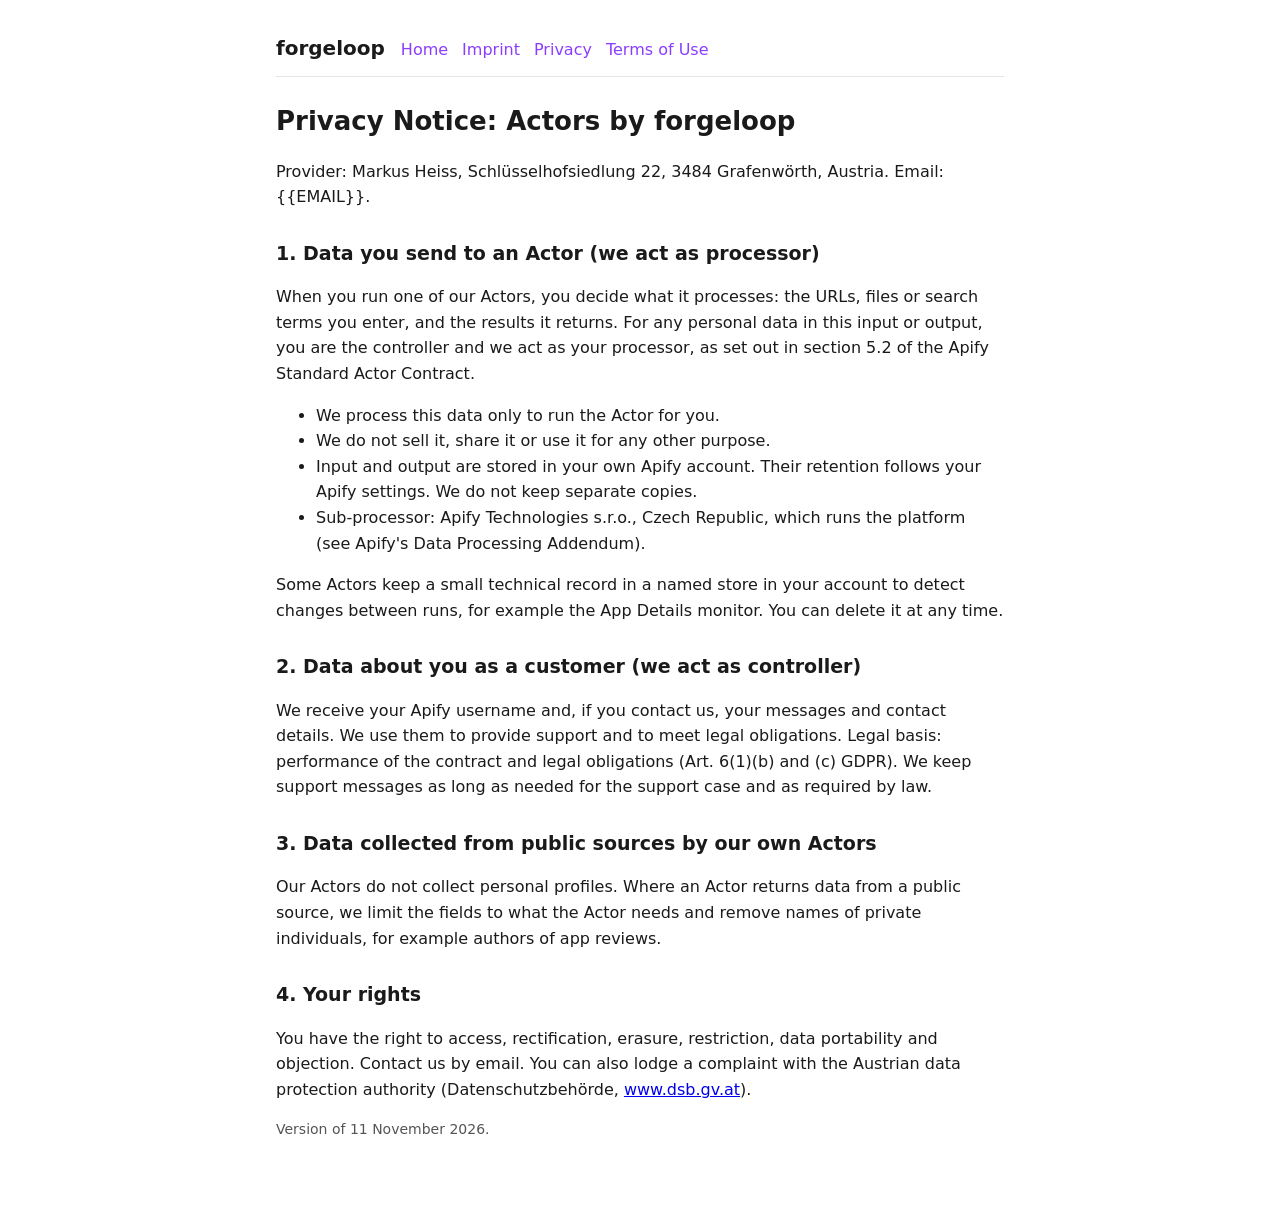
==== privacy.html @ 679aa1f5 "Legal pages for forgeloop Actors: imprint, privacy notice, terms of use Co-Authored-By: Claude Opus " ====
<!doctype html>
<html lang="en">
<head>
<meta charset="utf-8">
<meta name="viewport" content="width=device-width, initial-scale=1">
<title>forgeloop: Privacy Notice</title>
<link rel="stylesheet" href="style.css">
</head>
<body>
<main>
<header><strong>forgeloop</strong><nav><a href="index.html">Home</a><a href="imprint.html">Imprint</a><a href="privacy.html">Privacy</a><a href="terms.html">Terms of Use</a></nav></header>
<h1>Privacy Notice: Actors by forgeloop</h1>
<p>Provider: Markus Heiss, Schlüsselhofsiedlung 22, 3484 Grafenwörth, Austria. Email: {{EMAIL}}.</p>
<h2>1. Data you send to an Actor (we act as processor)</h2>
<p>When you run one of our Actors, you decide what it processes: the URLs, files or search terms you enter, and the results it returns. For any personal data in this input or output, you are the controller and we act as your processor, as set out in section 5.2 of the Apify Standard Actor Contract.</p>
<ul>
<li>We process this data only to run the Actor for you.</li>
<li>We do not sell it, share it or use it for any other purpose.</li>
<li>Input and output are stored in your own Apify account. Their retention follows your Apify settings. We do not keep separate copies.</li>
<li>Sub-processor: Apify Technologies s.r.o., Czech Republic, which runs the platform (see Apify&#39;s Data Processing Addendum).</li>
</ul>
<p>Some Actors keep a small technical record in a named store in your account to detect changes between runs, for example the App Details monitor. You can delete it at any time.</p>
<h2>2. Data about you as a customer (we act as controller)</h2>
<p>We receive your Apify username and, if you contact us, your messages and contact details. We use them to provide support and to meet legal obligations. Legal basis: performance of the contract and legal obligations (Art. 6(1)(b) and (c) GDPR). We keep support messages as long as needed for the support case and as required by law.</p>
<h2>3. Data collected from public sources by our own Actors</h2>
<p>Our Actors do not collect personal profiles. Where an Actor returns data from a public source, we limit the fields to what the Actor needs and remove names of private individuals, for example authors of app reviews.</p>
<h2>4. Your rights</h2>
<p>You have the right to access, rectification, erasure, restriction, data portability and objection. Contact us by email. You can also lodge a complaint with the Austrian data protection authority (Datenschutzbehörde, <a href="http://www.dsb.gv.at">www.dsb.gv.at</a>).</p>
<p class="muted">Version of 11 November 2026.</p>
</main>
</body>
</html>
---- style.css ----
:root { --fg: #1a1a1a; --muted: #555; --accent: #8b3dff; --bg: #ffffff; --line: #e5e5e5; }
@media (prefers-color-scheme: dark) { :root { --fg: #ececec; --muted: #aaa; --accent: #b78cff; --bg: #141414; --line: #333; } }
* { box-sizing: border-box; }
body { margin: 0; background: var(--bg); color: var(--fg); font: 16px/1.6 system-ui, -apple-system, "Segoe UI", Roboto, Arial, sans-serif; }
main { max-width: 760px; margin: 0 auto; padding: 32px 16px 64px; }
header { display: flex; flex-wrap: wrap; gap: 16px; align-items: baseline; border-bottom: 1px solid var(--line); padding-bottom: 12px; margin-bottom: 24px; }
header strong { font-size: 20px; }
nav a { margin-right: 14px; color: var(--accent); text-decoration: none; }
nav a:hover { text-decoration: underline; }
h1 { font-size: 26px; margin: 8px 0 16px; }
h2 { font-size: 19px; margin: 28px 0 8px; }
p, li { color: var(--fg); }
.muted { color: var(--muted); font-size: 14px; }
dl { display: grid; grid-template-columns: max-content 1fr; gap: 6px 16px; }
dt { color: var(--muted); }
dd { margin: 0; }
@media (max-width: 520px) { dl { grid-template-columns: 1fr; } dt { margin-top: 8px; } }
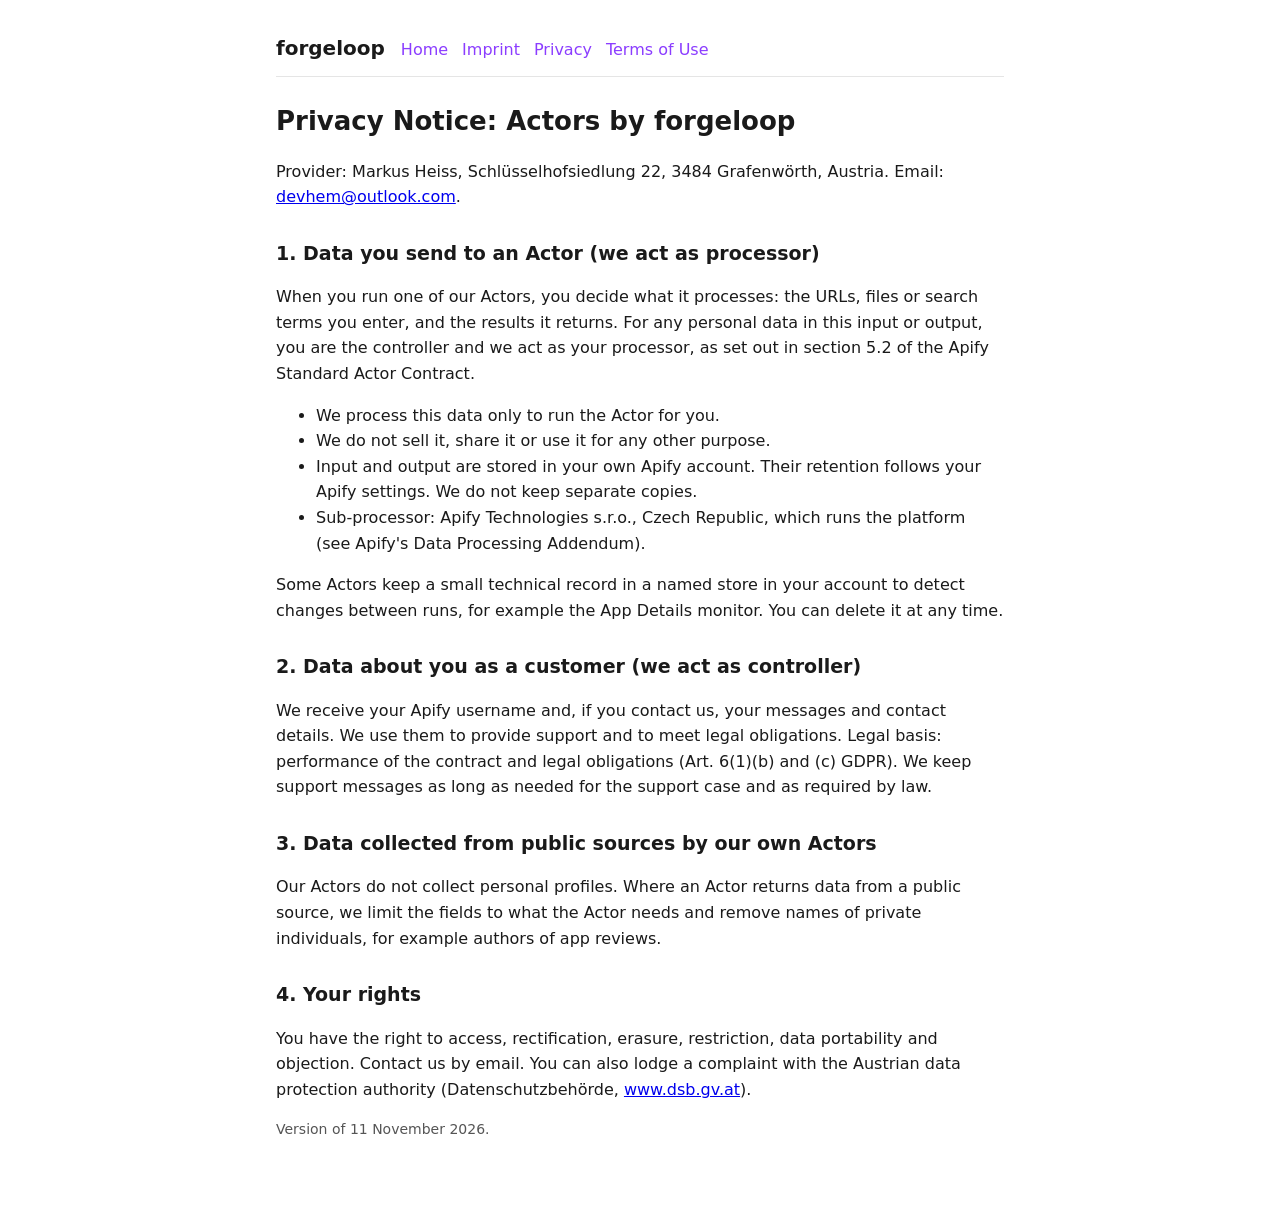
==== commit 34b7ff51: "Fill contact email and VAT ID Co-Authored-By: Claude Opus 5.5 <noreply@anthropic.com>" ====
--- a/privacy.html
+++ b/privacy.html
@@ -10,7 +10,7 @@
 <main>
 <header><strong>forgeloop</strong><nav><a href="index.html">Home</a><a href="imprint.html">Imprint</a><a href="privacy.html">Privacy</a><a href="terms.html">Terms of Use</a></nav></header>
 <h1>Privacy Notice: Actors by forgeloop</h1>
-<p>Provider: Markus Heiss, Schlüsselhofsiedlung 22, 3484 Grafenwörth, Austria. Email: {{EMAIL}}.</p>
+<p>Provider: Markus Heiss, Schlüsselhofsiedlung 22, 3484 Grafenwörth, Austria. Email: <a href="mailto:devhem@outlook.com">devhem@outlook.com</a>.</p>
 <h2>1. Data you send to an Actor (we act as processor)</h2>
 <p>When you run one of our Actors, you decide what it processes: the URLs, files or search terms you enter, and the results it returns. For any personal data in this input or output, you are the controller and we act as your processor, as set out in section 5.2 of the Apify Standard Actor Contract.</p>
 <ul>
